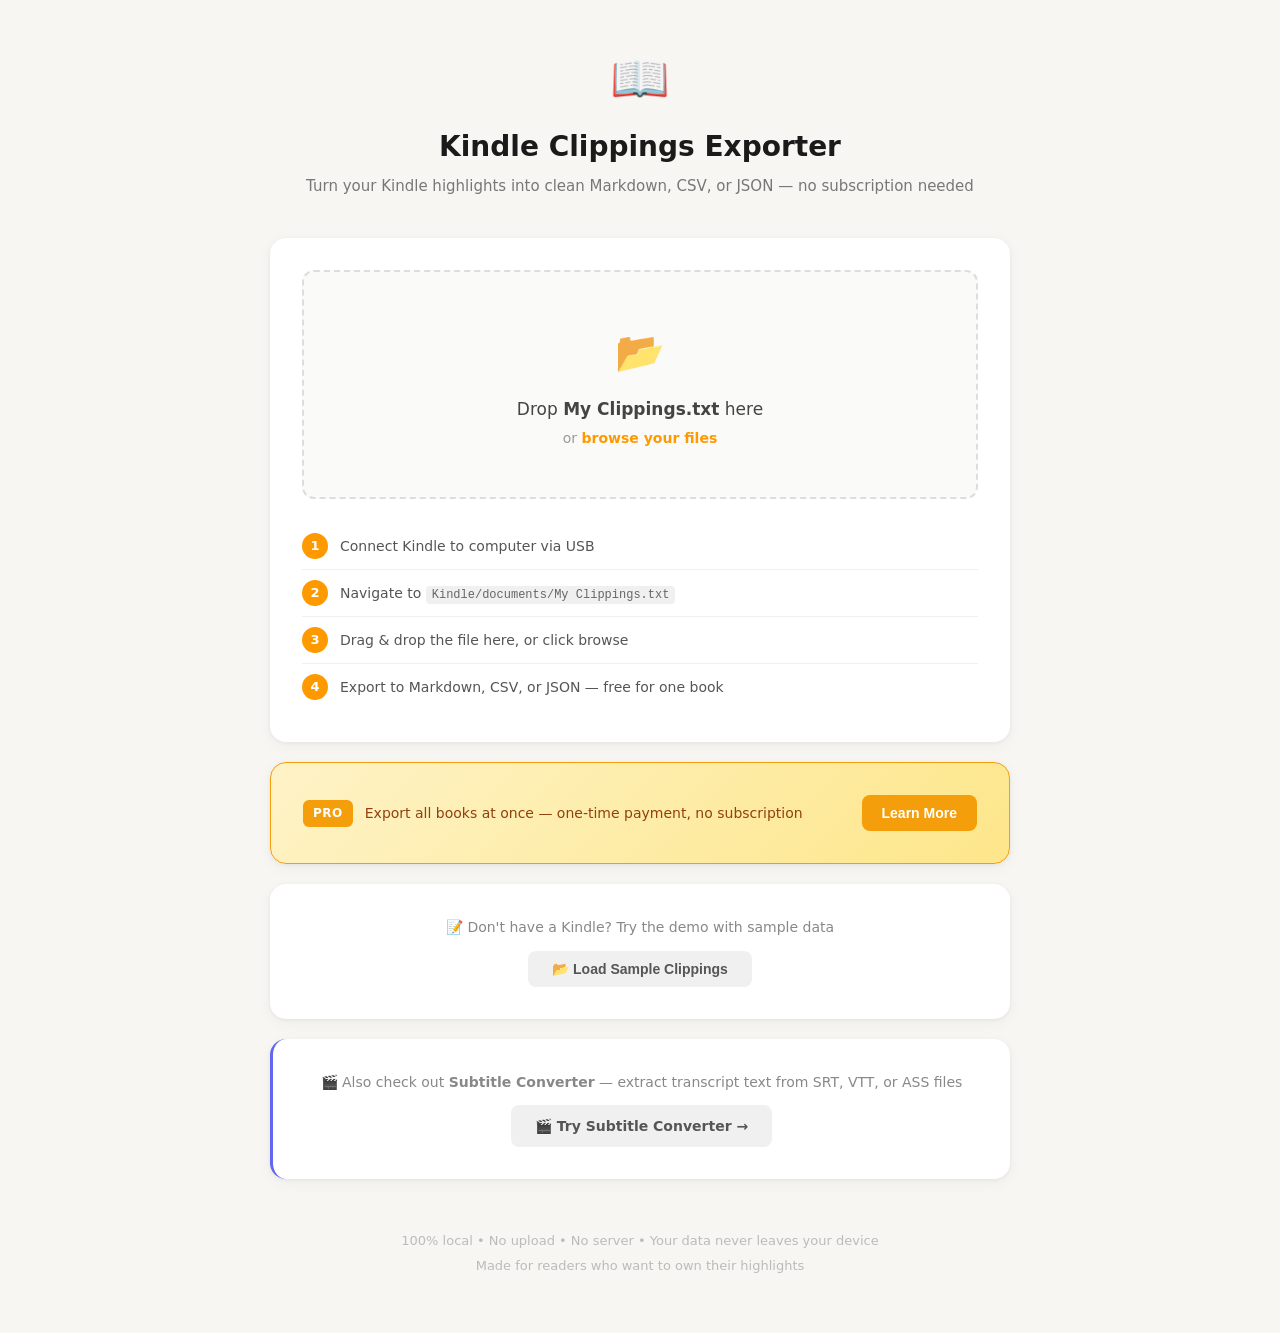
==== index.html @ 60a1edeb "fix: replace gumroad.js overlay with popup window for buy button" ====
<!DOCTYPE html>
<html lang="en">
<head>
<meta charset="UTF-8">
<meta name="viewport" content="width=device-width, initial-scale=1.0">
<title>Kindle Highlights Exporter - Export Kindle Clippings to Markdown, CSV, JSON</title>
<meta name="description" content="Export your Kindle highlights and notes to Markdown, CSV, or JSON. 100% in your browser. No upload, no server, no subscription. Free for single-book export.">
<meta name="keywords" content="Kindle highlights export, Kindle clippings, My Clippings.txt, export Kindle notes, Kindle highlight manager, Kindle to Markdown, Kindle to CSV, Kindle notebook export">
<meta property="og:title" content="Kindle Highlights Exporter - Free Online Tool">
<meta property="og:description" content="Export your Kindle highlights to Markdown, CSV, or JSON. 100% offline, no subscription.">
<meta property="og:image" content="https://xueboyang1985.github.io/kindle-exporter/og-image.png">
<meta property="og:type" content="website">
<meta property="og:url" content="https://xueboyang1985.github.io/kindle-exporter/">
<meta name="twitter:card" content="summary_large_image">
<meta name="twitter:title" content="Kindle Highlights Exporter - Free Online Tool">
<meta name="twitter:description" content="Export your Kindle highlights to Markdown, CSV, or JSON. 100% offline, no subscription.">
<link rel="canonical" href="https://xueboyang1985.github.io/kindle-exporter/">
<link rel="stylesheet" href="style.css">
<script type="application/ld+json">
{
  "@context": "https://schema.org",
  "@type": "SoftwareApplication",
  "name": "Kindle Highlights Exporter",
  "url": "https://xueboyang1985.github.io/kindle-exporter/",
  "applicationCategory": "UtilityApplication",
  "operatingSystem": "All",
  "description": "Export your Kindle highlights and notes to Markdown, CSV, or JSON. 100% free, no upload required.",
  "offers": {
    "@type": "Offer",
    "price": "0",
    "priceCurrency": "USD"
  },
  "author": {
    "@type": "Person",
    "name": "xuebo8"
  }
}
</script>
<script type="application/ld+json">
{
  "@context": "https://schema.org",
  "@type": "FAQPage",
  "mainEntity": [{
    "@type": "Question",
    "name": "How do I export my Kindle highlights?",
    "acceptedAnswer": {
      "@type": "Answer",
      "text": "Connect your Kindle to your computer via USB, find the 'My Clippings.txt' file in the Kindle/documents/ folder, and drag it onto this page. Your highlights will be extracted instantly."
    }
  }, {
    "@type": "Question",
    "name": "Is this tool free?",
    "acceptedAnswer": {
      "@type": "Answer",
      "text": "Yes, single-book export is completely free. PRO version ($9.99 one-time) unlocks unlimited books and priority support."
    }
  }, {
    "@type": "Question",
    "name": "Are my highlights uploaded to a server?",
    "acceptedAnswer": {
      "@type": "Answer",
      "text": "No. All processing happens locally in your browser. Your data never leaves your device."
    }
  }, {
    "@type": "Question",
    "name": "What formats can I export to?",
    "acceptedAnswer": {
      "@type": "Answer",
      "text": "You can export to Markdown (.md), CSV (.csv), or JSON (.json)."
    }
  }]
}
</script>
</head>
<body>
<div class="container">
  <div class="header">
    <div class="logo">📖</div>
    <h1>Kindle Clippings Exporter</h1>
    <p class="subtitle">Turn your Kindle highlights into clean Markdown, CSV, or JSON — no subscription needed</p>
    <p class="back-link" id="home-link" style="display:none;"><a href="#" id="btn-back">← Upload a different file</a></p>
  </div>

  <div class="card upload-card" id="upload-card">
    <div class="upload-zone" id="drop-zone">
      <div class="upload-icon">📂</div>
      <p class="upload-text">Drop <strong>My Clippings.txt</strong> here</p>
      <p class="upload-hint">or <a href="#" id="click-upload">browse your files</a></p>
      <input type="file" id="file-input" accept=".txt" hidden>
    </div>
    <div class="steps">
      <div class="step">
        <span class="step-num">1</span>
        <span>Connect Kindle to computer via USB</span>
      </div>
      <div class="step">
        <span class="step-num">2</span>
        <span>Navigate to <code>Kindle/documents/My Clippings.txt</code></span>
      </div>
      <div class="step">
        <span class="step-num">3</span>
        <span>Drag & drop the file here, or click browse</span>
      </div>
      <div class="step">
        <span class="step-num">4</span>
        <span>Export to Markdown, CSV, or JSON — free for one book</span>
      </div>
    </div>
  </div>

  <!-- Results -->
  <div class="card results-card" id="results-card" style="display:none;">
    <div class="results-header">
      <h2 id="book-count">0 books</h2>
      <p id="highlight-count">0 highlights</p>
      <div class="results-actions">
        <button class="btn btn-export" data-format="md">📄 Export as Markdown</button>
        <button class="btn btn-export" data-format="csv">📊 Export as CSV</button>
        <button class="btn btn-export" data-format="json">📦 Export as JSON</button>
      </div>
      <p class="free-hint">Free exports only include the first book. <a href="#" id="btn-show-pro">Upgrade to PRO</a> for all books.</p>
    </div>
    <div class="book-list" id="book-list"></div>
  </div>

  <!-- PRO upsell -->
  <div class="card pro-card" id="pro-card">
    <div class="pro-header">
      <span class="pro-badge-large">PRO</span>
      <span>Export all books at once — one-time payment, no subscription</span>
      <button class="btn btn-pro" id="btn-show-pro2">Learn More</button>
    </div>
  </div>

  <!-- Sample data -->
  <div class="card example-card">
    <p class="example-text">📝 Don't have a Kindle? Try the demo with sample data</p>
    <button class="btn btn-sample" id="load-sample">📂 Load Sample Clippings</button>
  </div>

  <!-- Cross-promotion -->
  <div class="card example-card" style="border-left: 3px solid #6366f1;">
    <p class="example-text">🎬 Also check out <strong>Subtitle Converter</strong> — extract transcript text from SRT, VTT, or ASS files</p>
    <a href="https://xueboyang1985.github.io/subtitle-converter/" target="_blank" class="btn btn-sample" style="text-decoration:none;display:inline-block;">🎬 Try Subtitle Converter →</a>
  </div>

  <div class="footer">
    <p>100% local &bull; No upload &bull; No server &bull; Your data never leaves your device</p>
    <p class="footer-small">Made for readers who want to own their highlights</p>
  </div>
</div>

<!-- PRO Modal -->
<div class="modal-overlay" id="pro-modal" style="display:none;">
  <div class="modal">
    <button class="modal-close" id="modal-close">✕</button>
    <h2>🔓 Upgrade to PRO</h2>
    <table class="compare-table">
      <tr><th>Feature</th><th>Free</th><th>PRO</th></tr>
      <tr><td>Books exported</td><td>1 book</td><td>Unlimited</td></tr>
      <tr><td>Export formats</td><td>Markdown, CSV, JSON</td><td>Markdown, CSV, JSON</td></tr>
      <tr><td>Notes included</td><td>✅</td><td>✅</td></tr>
      <tr><td>100% local (no upload)</td><td>✅</td><td>✅</td></tr>
      <tr><td>Priority support</td><td>—</td><td>✅</td></tr>
    </table>
    <p class="pro-price">$9.99 <span class="pro-price-sub">one-time payment · 3 devices</span></p>
    <p style="text-align:center;margin-bottom:12px;"><a href="https://xuebo8.gumroad.com/l/iwropv" class="btn btn-pro" style="text-decoration:none;display:inline-block;" id="btn-buy-pro">🛒 Buy a PRO Key</a></p>
    <div class="license-row">
      <input type="text" id="pro-key-input" placeholder="Enter PRO key">
      <button class="btn btn-pro" id="btn-activate">Activate</button>
    </div>
    <p class="pro-hint">Each key works on up to 3 devices · <a href="guide.html">User Guide & FAQ</a></p>
  </div>
</div>

<script src="parser.js"></script>
<script src="app.js"></script>
<script src="https://gumroad.com/js/gumroad.js"></script>
</body>
</html>
---- style.css ----
* { margin:0; padding:0; box-sizing:border-box; }

body {
  font-family: -apple-system, BlinkMacSystemFont, 'Segoe UI', system-ui, sans-serif;
  background: #f8f6f3;
  color: #2c2c2c;
  line-height: 1.6;
}

.container { max-width: 780px; margin: 0 auto; padding: 40px 20px; }

/* Header */
.header { text-align: center; margin-bottom: 40px; }
.logo { font-size: 48px; margin-bottom: 8px; }
.header h1 { font-size: 28px; font-weight: 800; color: #1a1a1a; }
.subtitle { font-size: 15px; color: #777; margin-top: 4px; }

/* Cards */
.card {
  background: #fff;
  border-radius: 16px;
  padding: 32px;
  margin-bottom: 20px;
  box-shadow: 0 1px 4px rgba(0,0,0,.06), 0 4px 16px rgba(0,0,0,.04);
}

/* Upload Zone */
.upload-zone {
  border: 2px dashed #ddd;
  border-radius: 12px;
  padding: 48px 24px;
  text-align: center;
  cursor: pointer;
  transition: all .2s;
  background: #fafaf8;
}
.upload-zone:hover, .upload-zone.dragover {
  border-color: #ff9900;
  background: #fff8f0;
}
.upload-icon { font-size: 40px; margin-bottom: 12px; }
.upload-text { font-size: 17px; color: #444; }
.upload-hint { font-size: 14px; color: #999; margin-top: 4px; }
.upload-hint a { color: #ff9900; text-decoration: none; font-weight: 600; }
.upload-hint a:hover { text-decoration: underline; }

/* Steps */
.steps { margin-top: 24px; }
.step {
  display: flex; align-items: center; gap: 12px;
  padding: 10px 0; font-size: 14px; color: #555;
  border-bottom: 1px solid #f0f0f0;
}
.step:last-child { border-bottom: none; }
.step-num {
  width: 26px; height: 26px; border-radius: 50%;
  background: #ff9900; color: #fff; font-size: 13px; font-weight: 700;
  display: flex; align-items: center; justify-content: center; flex-shrink: 0;
}
.step code {
  background: #f0f0f0; padding: 2px 6px; border-radius: 4px;
  font-size: 12px; color: #666;
}

/* Results */
.results-card { display: none; }
.results-header { margin-bottom: 24px; }
.results-header h2 { font-size: 20px; }
#highlight-count { color: #888; font-size: 14px; margin-top: 2px; }
.results-actions {
  display: flex; flex-wrap: wrap; gap: 8px; margin-top: 16px;
}
.btn {
  padding: 10px 20px; border: none; border-radius: 8px;
  font-size: 14px; font-weight: 600; cursor: pointer;
  transition: all .15s;
}
.btn-export {
  background: #ff9900; color: #fff;
}
.btn-export:hover { background: #e88a00; transform: translateY(-1px); }
.btn-small {
  padding: 8px 16px; font-size: 13px; background: #f0f0f0; color: #555;
  margin-top: 8px;
}
.btn-small:hover { background: #e0e0e0; }

/* Book List */
.book-item {
  border: 1px solid #eee;
  border-radius: 10px;
  margin-bottom: 12px;
  overflow: hidden;
}
.book-header {
  padding: 14px 18px;
  background: #fafaf8;
  cursor: pointer;
  display: flex; justify-content: space-between; align-items: center;
  font-weight: 600; font-size: 15px;
}
.book-header:hover { background: #f5f3f0; }
.book-count { font-weight: 400; color: #999; font-size: 13px; }
.book-body { padding: 0 18px 18px; display: none; }
.book-item.open .book-body { display: block; }

/* Highlight Card */
.highlight-card {
  padding: 14px 0; border-bottom: 1px solid #f0f0f0;
}
.highlight-card:last-child { border-bottom: none; }
.highlight-text {
  font-size: 14px; color: #333; line-height: 1.7;
  padding: 8px 12px; background: #fffdf5; border-left: 3px solid #ffd700;
  border-radius: 4px; margin-bottom: 6px;
}
.highlight-meta { font-size: 12px; color: #999; display: flex; gap: 12px; flex-wrap: wrap; }
.highlight-note {
  margin-top: 6px; font-size: 13px; color: #555;
  padding: 6px 10px; background: #f0f8ff; border-radius: 4px;
}
.highlight-note::before { content: "📝 "; }

/* Example Card */
.example-card { text-align: center; }
.example-text { font-size: 14px; color: #888; margin-bottom: 12px; }
.btn-sample {
  padding: 10px 24px; border: none; border-radius: 8px;
  font-size: 14px; font-weight: 600; cursor: pointer;
  background: #f0f0f0; color: #555; transition: all .15s;
}
.btn-sample:hover { background: #e0e0e0; transform: translateY(-1px); }

/* Footer */
.footer { text-align: center; padding: 32px 0 16px; }
.footer p { font-size: 13px; color: #bbb; }
.footer-small { font-size: 12px; color: #ddd; margin-top: 4px; }

/* Back link */
.back-link { font-size: 13px; margin-top: 8px; }
.back-link a { color: #ff9900; text-decoration: none; }
.back-link a:hover { text-decoration: underline; }

/* PRO Card */
.pro-card { background: linear-gradient(135deg, #fef3c7, #fde68a); border: 1px solid #f59e0b; display: block; }
.pro-header { display: flex; align-items: center; gap: 12px; }
.pro-badge-large {
  background: #f59e0b; color: #fff; font-weight: 800; font-size: 12px;
  padding: 4px 10px; border-radius: 6px; letter-spacing: .5px;
}
.pro-header span:nth-child(2) { flex: 1; font-size: 14px; color: #92400e; font-weight: 500; }
.btn-pro { background: #f59e0b; color: #fff; }
.btn-pro:hover { background: #d97706; }

/* Free hint */
.free-hint { font-size: 12px; color: #999; margin-top: 8px; }
.free-hint a { color: #f59e0b; text-decoration: none; font-weight: 600; cursor: pointer; }

/* Modal */
.modal-overlay {
  position: fixed; top:0; left:0; right:0; bottom:0;
  background: rgba(0,0,0,.4); z-index: 9999;
  display: flex; align-items: center; justify-content: center;
}
.modal {
  background: #fff; border-radius: 16px; padding: 32px;
  width: 480px; max-width: 90vw; position: relative;
}
.modal-close {
  position: absolute; top: 16px; right: 16px;
  background: none; border: none; font-size: 20px; cursor: pointer; color: #999;
}
.modal h2 { font-size: 20px; margin-bottom: 16px; }
.compare-table { width: 100%; border-collapse: collapse; margin-bottom: 16px; font-size: 13px; }
.compare-table th { background: #f9fafb; padding: 8px 12px; }
.compare-table td { padding: 8px 12px; border-bottom: 1px solid #f3f4f6; }
.pro-price { font-size: 24px; font-weight: 800; color: #f59e0b; text-align: center; margin-bottom: 12px; }
.pro-price-sub { font-size: 14px; font-weight: 400; color: #999; }
.license-row { display: flex; gap: 8px; }
.license-row input {
  flex: 1; padding: 10px 14px; border: 1px solid #d0d5dd; border-radius: 8px;
  font-size: 14px; outline: none;
}
.license-row input:focus { border-color: #f59e0b; }
.pro-hint { font-size: 12px; color: #aaa; text-align: center; margin-top: 8px; }
.pro-hint a { color: #f59e0b; }

/* Status Messages */
.loading { text-align: center; color: #888; padding: 20px; }
.error { color: #d32f2f; background: #fef2f2; padding: 12px; border-radius: 8px; margin: 12px 0; }
.success { color: #2e7d32; background: #f1f9f1; padding: 12px; border-radius: 8px; }
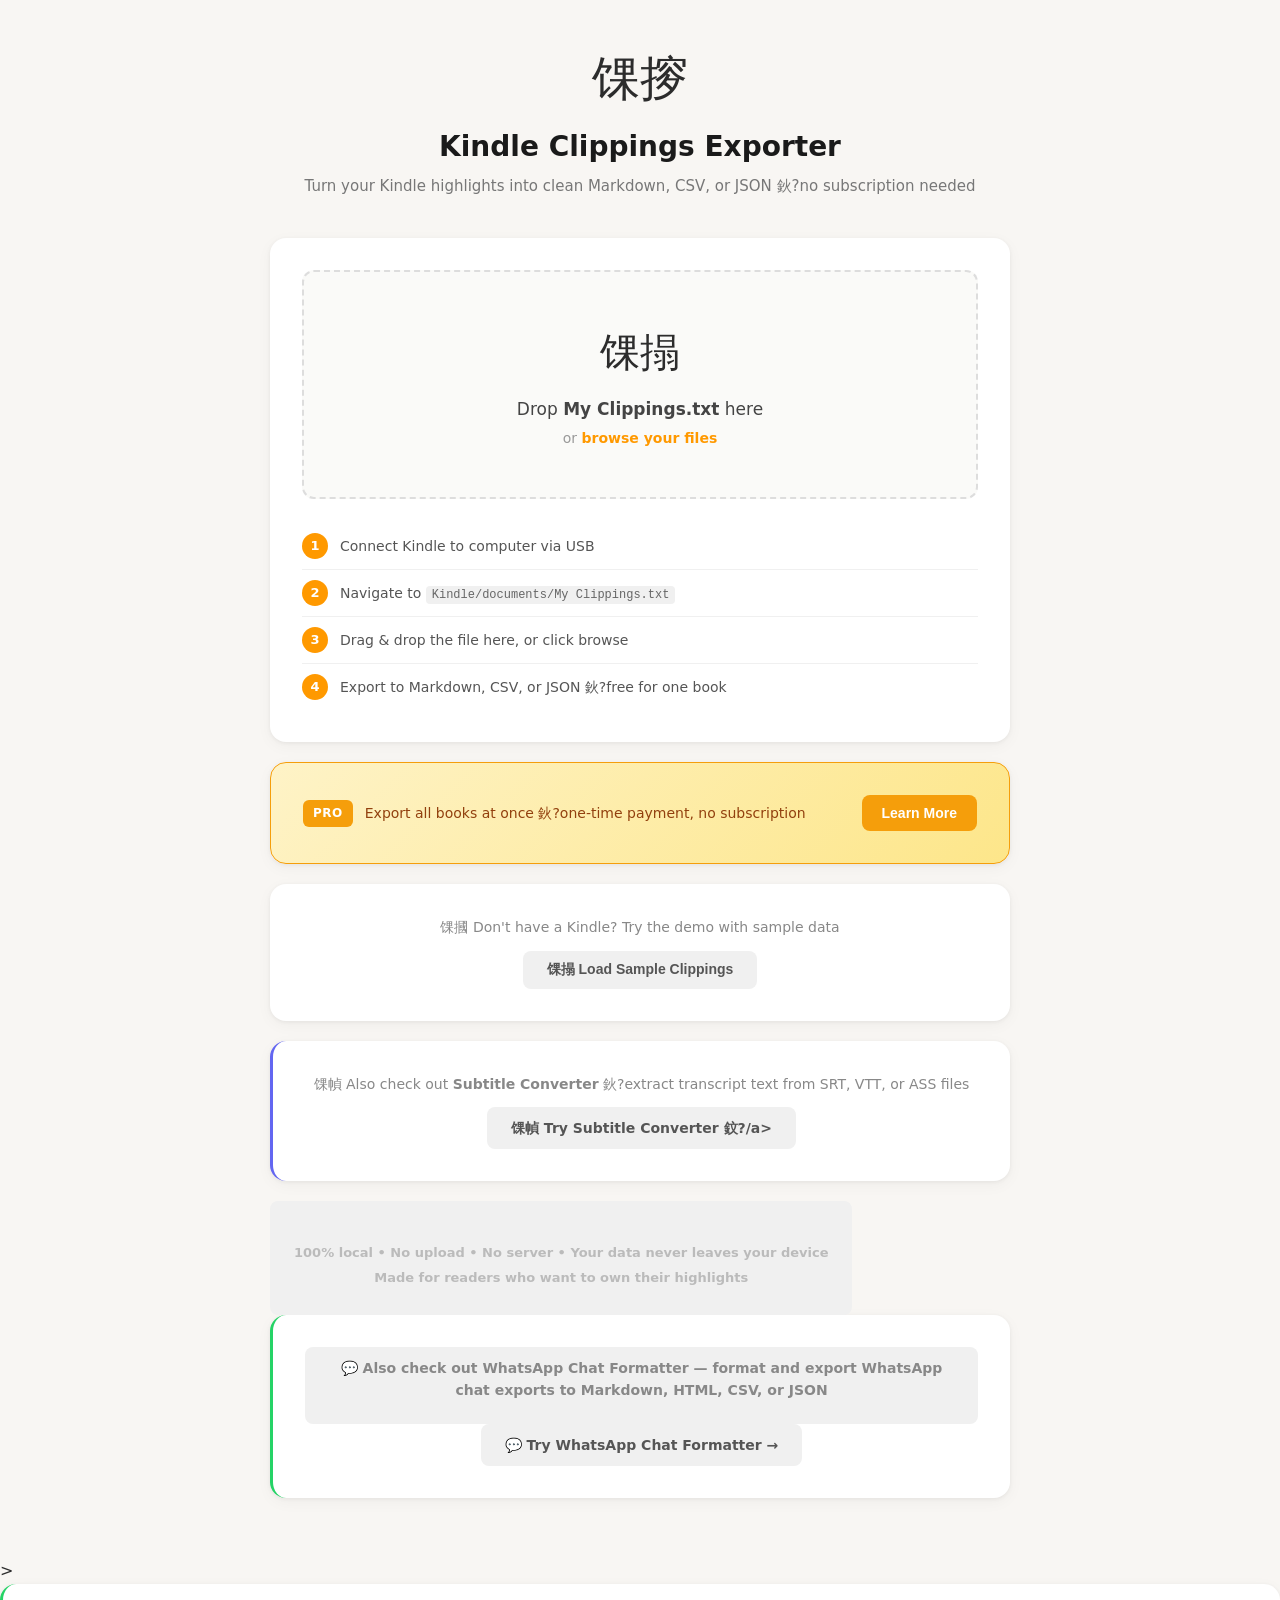
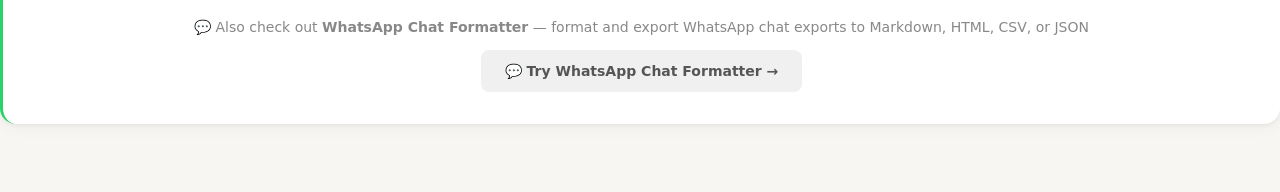
==== commit 5d0b4352: "feat: add WhatsApp Chat Formatter cross-promotion link" ====
--- a/index.html
+++ b/index.html
@@ -1,4 +1,4 @@
-<!DOCTYPE html>
+﻿<!DOCTYPE html>
 <html lang="en">
 <head>
 <meta charset="UTF-8">
@@ -75,15 +75,15 @@
 <body>
 <div class="container">
   <div class="header">
-    <div class="logo">📖</div>
+    <div class="logo">馃摉</div>
     <h1>Kindle Clippings Exporter</h1>
-    <p class="subtitle">Turn your Kindle highlights into clean Markdown, CSV, or JSON — no subscription needed</p>
-    <p class="back-link" id="home-link" style="display:none;"><a href="#" id="btn-back">← Upload a different file</a></p>
+    <p class="subtitle">Turn your Kindle highlights into clean Markdown, CSV, or JSON 鈥?no subscription needed</p>
+    <p class="back-link" id="home-link" style="display:none;"><a href="#" id="btn-back">鈫?Upload a different file</a></p>
   </div>
 
   <div class="card upload-card" id="upload-card">
     <div class="upload-zone" id="drop-zone">
-      <div class="upload-icon">📂</div>
+      <div class="upload-icon">馃搨</div>
       <p class="upload-text">Drop <strong>My Clippings.txt</strong> here</p>
       <p class="upload-hint">or <a href="#" id="click-upload">browse your files</a></p>
       <input type="file" id="file-input" accept=".txt" hidden>
@@ -103,7 +103,7 @@
       </div>
       <div class="step">
         <span class="step-num">4</span>
-        <span>Export to Markdown, CSV, or JSON — free for one book</span>
+        <span>Export to Markdown, CSV, or JSON 鈥?free for one book</span>
       </div>
     </div>
   </div>
@@ -114,9 +114,9 @@
       <h2 id="book-count">0 books</h2>
       <p id="highlight-count">0 highlights</p>
       <div class="results-actions">
-        <button class="btn btn-export" data-format="md">📄 Export as Markdown</button>
-        <button class="btn btn-export" data-format="csv">📊 Export as CSV</button>
-        <button class="btn btn-export" data-format="json">📦 Export as JSON</button>
+        <button class="btn btn-export" data-format="md">馃搫 Export as Markdown</button>
+        <button class="btn btn-export" data-format="csv">馃搳 Export as CSV</button>
+        <button class="btn btn-export" data-format="json">馃摝 Export as JSON</button>
       </div>
       <p class="free-hint">Free exports only include the first book. <a href="#" id="btn-show-pro">Upgrade to PRO</a> for all books.</p>
     </div>
@@ -127,53 +127,65 @@
   <div class="card pro-card" id="pro-card">
     <div class="pro-header">
       <span class="pro-badge-large">PRO</span>
-      <span>Export all books at once — one-time payment, no subscription</span>
+      <span>Export all books at once 鈥?one-time payment, no subscription</span>
       <button class="btn btn-pro" id="btn-show-pro2">Learn More</button>
     </div>
   </div>
 
   <!-- Sample data -->
   <div class="card example-card">
-    <p class="example-text">📝 Don't have a Kindle? Try the demo with sample data</p>
-    <button class="btn btn-sample" id="load-sample">📂 Load Sample Clippings</button>
+    <p class="example-text">馃摑 Don't have a Kindle? Try the demo with sample data</p>
+    <button class="btn btn-sample" id="load-sample">馃搨 Load Sample Clippings</button>
   </div>
 
   <!-- Cross-promotion -->
   <div class="card example-card" style="border-left: 3px solid #6366f1;">
-    <p class="example-text">🎬 Also check out <strong>Subtitle Converter</strong> — extract transcript text from SRT, VTT, or ASS files</p>
-    <a href="https://xueboyang1985.github.io/subtitle-converter/" target="_blank" class="btn btn-sample" style="text-decoration:none;display:inline-block;">🎬 Try Subtitle Converter →</a>
+    <p class="example-text">馃幀 Also check out <strong>Subtitle Converter</strong> 鈥?extract transcript text from SRT, VTT, or ASS files</p>
+    <a href="https://xueboyang1985.github.io/subtitle-converter/" target="_blank" class="btn btn-sample" style="text-decoration:none;display:inline-block;">馃幀 Try Subtitle Converter 鈫?/a>
   </div>
 
   <div class="footer">
     <p>100% local &bull; No upload &bull; No server &bull; Your data never leaves your device</p>
     <p class="footer-small">Made for readers who want to own their highlights</p>
   </div>
+  <div class="card example-card" style="border-left: 3px solid #25d366;">
+    <p class="example-text">💬 Also check out <strong>WhatsApp Chat Formatter</strong> — format and export WhatsApp chat exports to Markdown, HTML, CSV, or JSON</p>
+    <a href="https://xueboyang1985.github.io/whatsapp-chat-formatter/" target="_blank" class="btn btn-sample" style="text-decoration:none;display:inline-block;">💬 Try WhatsApp Chat Formatter →</a>
+  </div>
+
+
+
 </div>
 
 <!-- PRO Modal -->
 <div class="modal-overlay" id="pro-modal" style="display:none;">
   <div class="modal">
-    <button class="modal-close" id="modal-close">✕</button>
-    <h2>🔓 Upgrade to PRO</h2>
+    <button class="modal-close" id="modal-close">鉁?/button>
+    <h2>馃敁 Upgrade to PRO</h2>
     <table class="compare-table">
       <tr><th>Feature</th><th>Free</th><th>PRO</th></tr>
       <tr><td>Books exported</td><td>1 book</td><td>Unlimited</td></tr>
       <tr><td>Export formats</td><td>Markdown, CSV, JSON</td><td>Markdown, CSV, JSON</td></tr>
-      <tr><td>Notes included</td><td>✅</td><td>✅</td></tr>
-      <tr><td>100% local (no upload)</td><td>✅</td><td>✅</td></tr>
-      <tr><td>Priority support</td><td>—</td><td>✅</td></tr>
+      <tr><td>Notes included</td><td>鉁?/td><td>鉁?/td></tr>
+      <tr><td>100% local (no upload)</td><td>鉁?/td><td>鉁?/td></tr>
+      <tr><td>Priority support</td><td>鈥?/td><td>鉁?/td></tr>
     </table>
-    <p class="pro-price">$9.99 <span class="pro-price-sub">one-time payment · 3 devices</span></p>
-    <p style="text-align:center;margin-bottom:12px;"><a href="https://xuebo8.gumroad.com/l/iwropv" class="btn btn-pro" style="text-decoration:none;display:inline-block;" id="btn-buy-pro">🛒 Buy a PRO Key</a></p>
+    <p class="pro-price">$9.99 <span class="pro-price-sub">one-time payment 路 3 devices</span></p>
+    <p style="text-align:center;margin-bottom:12px;"><a href="https://xuebo8.gumroad.com/l/iwropv" class="btn btn-pro" style="text-decoration:none;display:inline-block;" id="btn-buy-pro">馃洅 Buy a PRO Key</a></p>
     <div class="license-row">
       <input type="text" id="pro-key-input" placeholder="Enter PRO key">
       <button class="btn btn-pro" id="btn-activate">Activate</button>
     </div>
-    <p class="pro-hint">Each key works on up to 3 devices · <a href="guide.html">User Guide & FAQ</a></p>
+    <p class="pro-hint">Each key works on up to 3 devices 路 <a href="guide.html">User Guide & FAQ</a></p>
   </div>
 </div>
+>
+  <div class="card example-card" style="border-left: 3px solid #25d366;">
+    <p class="example-text">💬 Also check out <strong>WhatsApp Chat Formatter</strong> — format and export WhatsApp chat exports to Markdown, HTML, CSV, or JSON</p>
+    <a href="https://xueboyang1985.github.io/whatsapp-chat-formatter/" target="_blank" class="btn btn-sample" style="text-decoration:none;display:inline-block;">💬 Try WhatsApp Chat Formatter →</a>
+  </div>
 
-<script src="parser.js"></script>
+  <div class="footer"><script src="parser.js"></script>
 <script src="app.js"></script>
 <script src="https://gumroad.com/js/gumroad.js"></script>
 </body>
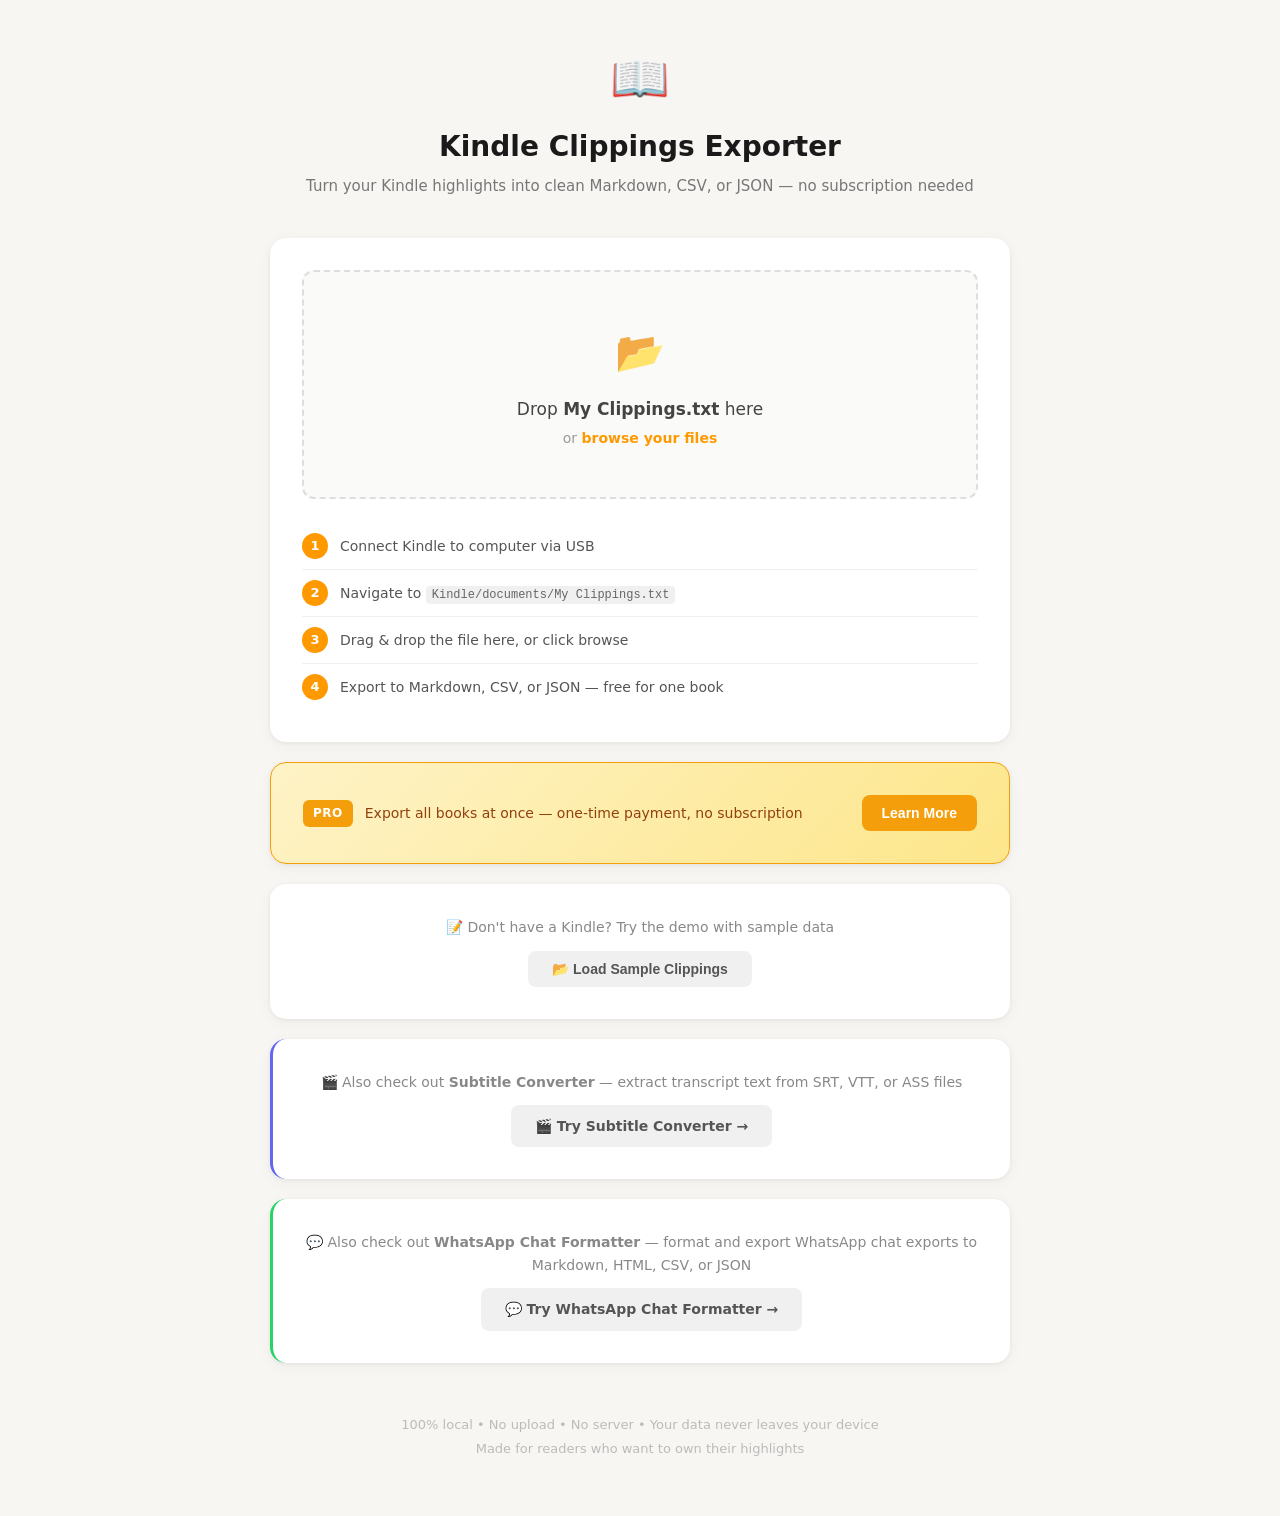
==== commit aca6c0b1: "feat: add WhatsApp Chat Formatter cross-promotion link" ====
--- a/index.html
+++ b/index.html
@@ -75,15 +75,15 @@
 <body>
 <div class="container">
   <div class="header">
-    <div class="logo">馃摉</div>
+    <div class="logo">📖</div>
     <h1>Kindle Clippings Exporter</h1>
-    <p class="subtitle">Turn your Kindle highlights into clean Markdown, CSV, or JSON 鈥?no subscription needed</p>
-    <p class="back-link" id="home-link" style="display:none;"><a href="#" id="btn-back">鈫?Upload a different file</a></p>
+    <p class="subtitle">Turn your Kindle highlights into clean Markdown, CSV, or JSON — no subscription needed</p>
+    <p class="back-link" id="home-link" style="display:none;"><a href="#" id="btn-back">← Upload a different file</a></p>
   </div>
 
   <div class="card upload-card" id="upload-card">
     <div class="upload-zone" id="drop-zone">
-      <div class="upload-icon">馃搨</div>
+      <div class="upload-icon">📂</div>
       <p class="upload-text">Drop <strong>My Clippings.txt</strong> here</p>
       <p class="upload-hint">or <a href="#" id="click-upload">browse your files</a></p>
       <input type="file" id="file-input" accept=".txt" hidden>
@@ -103,7 +103,7 @@
       </div>
       <div class="step">
         <span class="step-num">4</span>
-        <span>Export to Markdown, CSV, or JSON 鈥?free for one book</span>
+        <span>Export to Markdown, CSV, or JSON — free for one book</span>
       </div>
     </div>
   </div>
@@ -114,9 +114,9 @@
       <h2 id="book-count">0 books</h2>
       <p id="highlight-count">0 highlights</p>
       <div class="results-actions">
-        <button class="btn btn-export" data-format="md">馃搫 Export as Markdown</button>
-        <button class="btn btn-export" data-format="csv">馃搳 Export as CSV</button>
-        <button class="btn btn-export" data-format="json">馃摝 Export as JSON</button>
+        <button class="btn btn-export" data-format="md">📄 Export as Markdown</button>
+        <button class="btn btn-export" data-format="csv">📊 Export as CSV</button>
+        <button class="btn btn-export" data-format="json">📦 Export as JSON</button>
       </div>
       <p class="free-hint">Free exports only include the first book. <a href="#" id="btn-show-pro">Upgrade to PRO</a> for all books.</p>
     </div>
@@ -127,26 +127,21 @@
   <div class="card pro-card" id="pro-card">
     <div class="pro-header">
       <span class="pro-badge-large">PRO</span>
-      <span>Export all books at once 鈥?one-time payment, no subscription</span>
+      <span>Export all books at once — one-time payment, no subscription</span>
       <button class="btn btn-pro" id="btn-show-pro2">Learn More</button>
     </div>
   </div>
 
   <!-- Sample data -->
   <div class="card example-card">
-    <p class="example-text">馃摑 Don't have a Kindle? Try the demo with sample data</p>
-    <button class="btn btn-sample" id="load-sample">馃搨 Load Sample Clippings</button>
+    <p class="example-text">📝 Don't have a Kindle? Try the demo with sample data</p>
+    <button class="btn btn-sample" id="load-sample">📂 Load Sample Clippings</button>
   </div>
 
   <!-- Cross-promotion -->
   <div class="card example-card" style="border-left: 3px solid #6366f1;">
-    <p class="example-text">馃幀 Also check out <strong>Subtitle Converter</strong> 鈥?extract transcript text from SRT, VTT, or ASS files</p>
-    <a href="https://xueboyang1985.github.io/subtitle-converter/" target="_blank" class="btn btn-sample" style="text-decoration:none;display:inline-block;">馃幀 Try Subtitle Converter 鈫?/a>
-  </div>
-
-  <div class="footer">
-    <p>100% local &bull; No upload &bull; No server &bull; Your data never leaves your device</p>
-    <p class="footer-small">Made for readers who want to own their highlights</p>
+    <p class="example-text">🎬 Also check out <strong>Subtitle Converter</strong> — extract transcript text from SRT, VTT, or ASS files</p>
+    <a href="https://xueboyang1985.github.io/subtitle-converter/" target="_blank" class="btn btn-sample" style="text-decoration:none;display:inline-block;">🎬 Try Subtitle Converter →</a>
   </div>
   <div class="card example-card" style="border-left: 3px solid #25d366;">
     <p class="example-text">💬 Also check out <strong>WhatsApp Chat Formatter</strong> — format and export WhatsApp chat exports to Markdown, HTML, CSV, or JSON</p>
@@ -154,38 +149,36 @@
   </div>
 
 
-
+  <div class="footer">
+    <p>100% local &bull; No upload &bull; No server &bull; Your data never leaves your device</p>
+    <p class="footer-small">Made for readers who want to own their highlights</p>
+  </div>
 </div>
 
 <!-- PRO Modal -->
 <div class="modal-overlay" id="pro-modal" style="display:none;">
   <div class="modal">
-    <button class="modal-close" id="modal-close">鉁?/button>
-    <h2>馃敁 Upgrade to PRO</h2>
+    <button class="modal-close" id="modal-close">✕</button>
+    <h2>🔓 Upgrade to PRO</h2>
     <table class="compare-table">
       <tr><th>Feature</th><th>Free</th><th>PRO</th></tr>
       <tr><td>Books exported</td><td>1 book</td><td>Unlimited</td></tr>
       <tr><td>Export formats</td><td>Markdown, CSV, JSON</td><td>Markdown, CSV, JSON</td></tr>
-      <tr><td>Notes included</td><td>鉁?/td><td>鉁?/td></tr>
-      <tr><td>100% local (no upload)</td><td>鉁?/td><td>鉁?/td></tr>
-      <tr><td>Priority support</td><td>鈥?/td><td>鉁?/td></tr>
+      <tr><td>Notes included</td><td>✅</td><td>✅</td></tr>
+      <tr><td>100% local (no upload)</td><td>✅</td><td>✅</td></tr>
+      <tr><td>Priority support</td><td>—</td><td>✅</td></tr>
     </table>
-    <p class="pro-price">$9.99 <span class="pro-price-sub">one-time payment 路 3 devices</span></p>
-    <p style="text-align:center;margin-bottom:12px;"><a href="https://xuebo8.gumroad.com/l/iwropv" class="btn btn-pro" style="text-decoration:none;display:inline-block;" id="btn-buy-pro">馃洅 Buy a PRO Key</a></p>
+    <p class="pro-price">$9.99 <span class="pro-price-sub">one-time payment · 3 devices</span></p>
+    <p style="text-align:center;margin-bottom:12px;"><a href="javascript:void(0)" data-gumroad="https://xuebo8.gumroad.com/l/iwropv" class="btn btn-pro" style="text-decoration:none;display:inline-block;" id="btn-buy-pro">🛒 Buy a PRO Key</a></p>
     <div class="license-row">
       <input type="text" id="pro-key-input" placeholder="Enter PRO key">
       <button class="btn btn-pro" id="btn-activate">Activate</button>
     </div>
-    <p class="pro-hint">Each key works on up to 3 devices 路 <a href="guide.html">User Guide & FAQ</a></p>
+    <p class="pro-hint">Each key works on up to 3 devices · <a href="guide.html">User Guide & FAQ</a></p>
   </div>
 </div>
->
-  <div class="card example-card" style="border-left: 3px solid #25d366;">
-    <p class="example-text">💬 Also check out <strong>WhatsApp Chat Formatter</strong> — format and export WhatsApp chat exports to Markdown, HTML, CSV, or JSON</p>
-    <a href="https://xueboyang1985.github.io/whatsapp-chat-formatter/" target="_blank" class="btn btn-sample" style="text-decoration:none;display:inline-block;">💬 Try WhatsApp Chat Formatter →</a>
-  </div>
 
-  <div class="footer"><script src="parser.js"></script>
+<script src="parser.js"></script>
 <script src="app.js"></script>
 <script src="https://gumroad.com/js/gumroad.js"></script>
 </body>
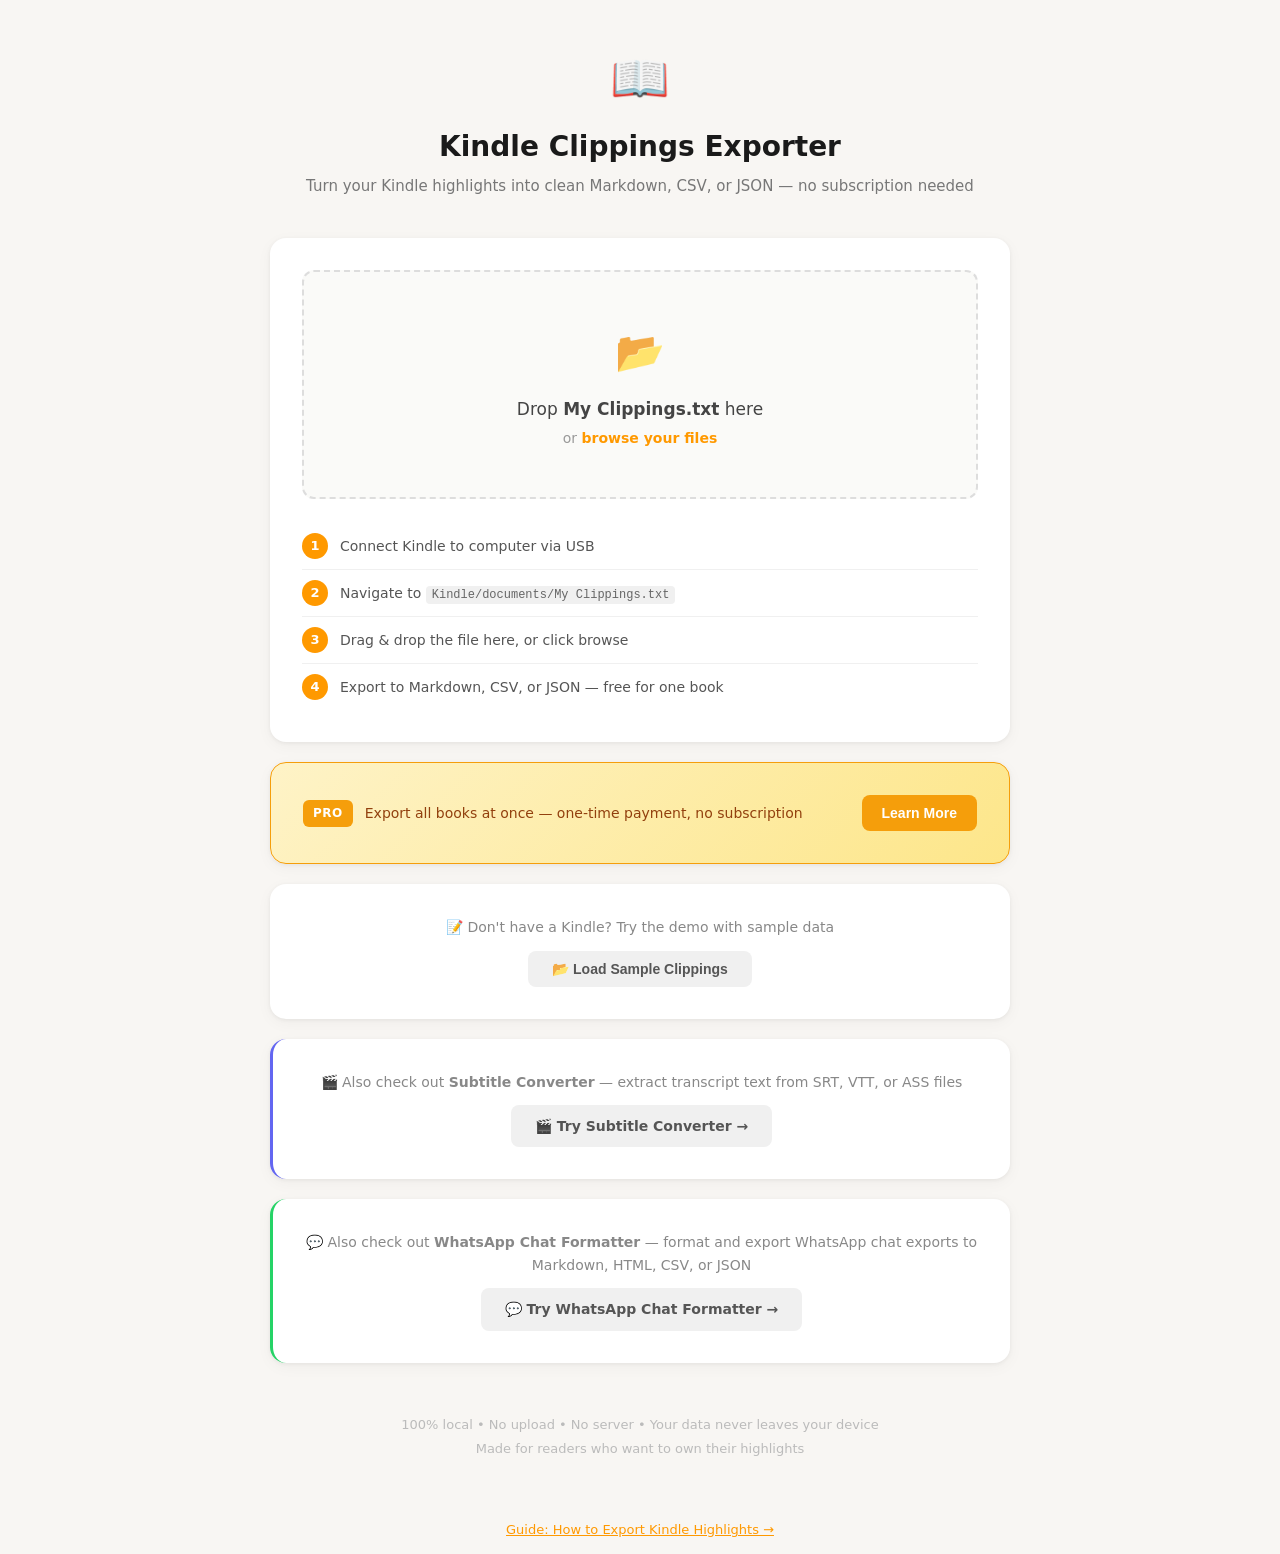
==== commit a575e657: "Add blog guide page link" ====
--- a/index.html
+++ b/index.html
@@ -178,6 +178,7 @@
   </div>
 </div>
 
+<p style="text-align:center;margin-bottom:12px;"><a href="blog/export-kindle-highlights.html" style="color:#ff9900;font-size:13px;">Guide: How to Export Kindle Highlights →</a></p>
 <script src="parser.js"></script>
 <script src="app.js"></script>
 <script src="https://gumroad.com/js/gumroad.js"></script>
